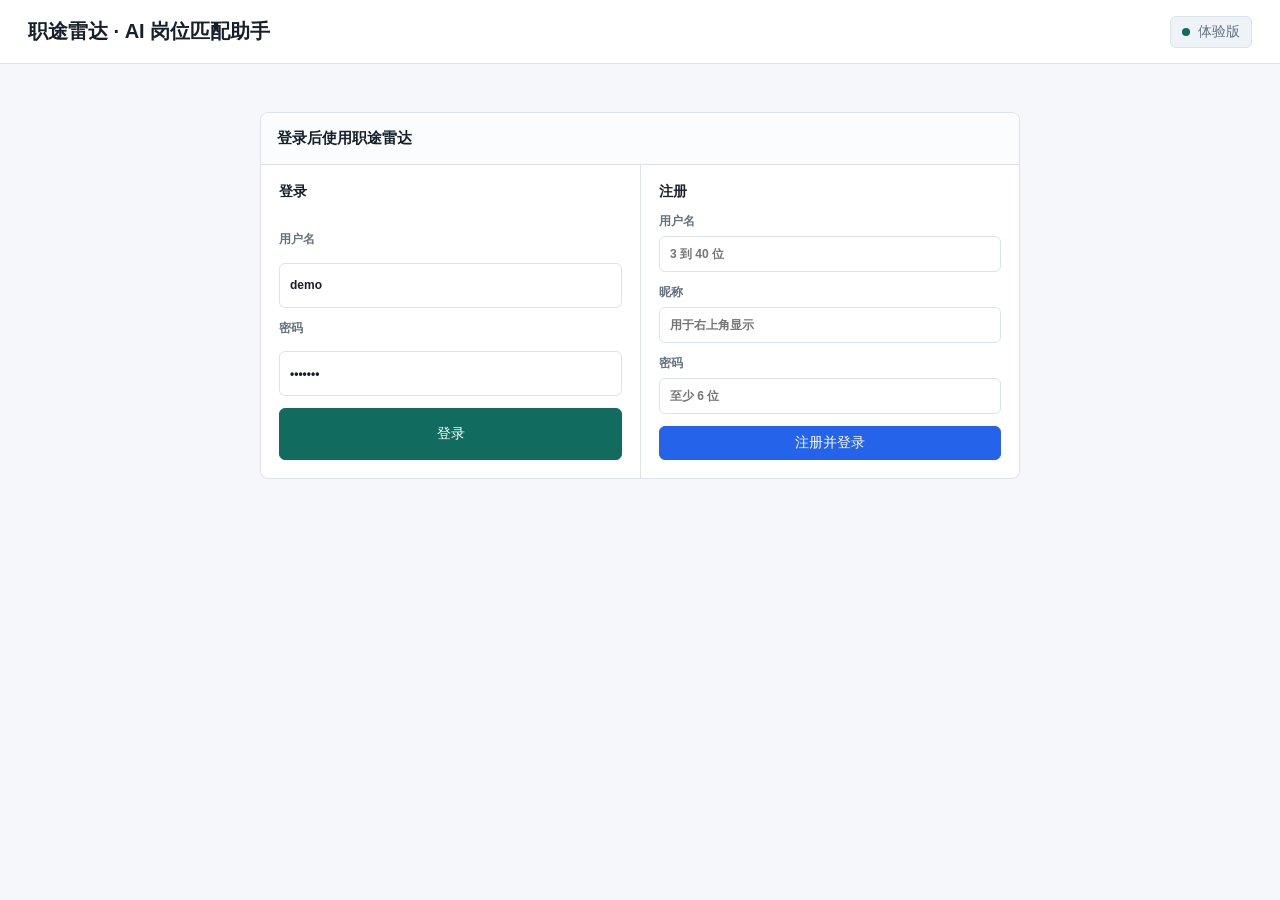
==== docs/index.html @ 827291f1 "Initial commit: AI Job Agent project" ====
<!doctype html>
<html lang="zh-CN">
<head>
  <meta charset="utf-8">
  <meta name="viewport" content="width=device-width, initial-scale=1">
  <title>职途雷达 · AI 岗位匹配助手</title>
  <style>
    :root {
      color-scheme: light;
      --bg: #f5f7fa;
      --surface: #ffffff;
      --surface-2: #eef3f7;
      --line: #dbe4ec;
      --text: #17202a;
      --muted: #657282;
      --accent: #116b5f;
      --blue: #2563eb;
      --good-bg: #dcfce7;
      --good-text: #166534;
      --warn-bg: #fef3c7;
      --warn-text: #92400e;
      --bad-bg: #fee2e2;
      --bad-text: #991b1b;
      font-family: Inter, "Segoe UI", Arial, "Microsoft YaHei", sans-serif;
    }

    * {
      box-sizing: border-box;
    }

    body {
      margin: 0;
      background: var(--bg);
      color: var(--text);
      font-size: 14px;
    }

    button, input, select, textarea {
      font: inherit;
    }

    header {
      min-height: 64px;
      padding: 0 28px;
      display: flex;
      align-items: center;
      justify-content: space-between;
      gap: 16px;
      background: var(--surface);
      border-bottom: 1px solid var(--line);
    }

    h1 {
      margin: 0;
      font-size: 20px;
      letter-spacing: 0;
    }

    .header-right {
      display: flex;
      align-items: center;
      gap: 10px;
      flex-wrap: wrap;
      justify-content: flex-end;
    }

    .pill {
      min-height: 32px;
      display: inline-flex;
      align-items: center;
      gap: 8px;
      padding: 0 11px;
      border-radius: 6px;
      border: 1px solid var(--line);
      background: var(--surface-2);
      color: var(--muted);
      white-space: nowrap;
    }

    .dot {
      width: 8px;
      height: 8px;
      border-radius: 50%;
      background: var(--accent);
    }

    main {
      padding: 20px 28px 28px;
      display: grid;
      grid-template-columns: 330px minmax(0, 1fr) 390px;
      gap: 18px;
      align-items: start;
    }

    section {
      min-width: 0;
      background: var(--surface);
      border: 1px solid var(--line);
      border-radius: 8px;
      overflow: hidden;
    }

    .section-head {
      min-height: 52px;
      padding: 12px 16px;
      display: flex;
      align-items: center;
      justify-content: space-between;
      gap: 10px;
      border-bottom: 1px solid var(--line);
      background: #fbfcfd;
    }

    h2 {
      margin: 0;
      font-size: 15px;
      letter-spacing: 0;
    }

    h3 {
      margin: 0;
      font-size: 14px;
      letter-spacing: 0;
    }

    .stack {
      display: grid;
      gap: 18px;
    }

    .body {
      padding: 16px;
      display: grid;
      gap: 12px;
    }

    label {
      display: grid;
      gap: 6px;
      color: var(--muted);
      font-size: 12px;
      font-weight: 600;
    }

    input, select, textarea {
      width: 100%;
      min-height: 36px;
      border: 1px solid var(--line);
      border-radius: 6px;
      background: #fff;
      color: var(--text);
      padding: 8px 10px;
    }

    input[type="file"] {
      padding: 7px 10px;
    }

    textarea {
      resize: vertical;
      min-height: 156px;
      line-height: 1.5;
    }

    textarea[readonly] {
      background: #f8fafc;
    }

    .textarea-lg {
      min-height: 260px;
    }

    .row {
      display: grid;
      grid-template-columns: 1fr 1fr;
      gap: 10px;
    }

    .actions {
      display: flex;
      gap: 8px;
      flex-wrap: wrap;
      justify-content: flex-end;
    }

    button {
      min-height: 34px;
      padding: 0 12px;
      border-radius: 6px;
      border: 1px solid var(--line);
      background: #fff;
      color: var(--text);
      cursor: pointer;
      white-space: nowrap;
    }

    button:hover {
      border-color: #aab7c4;
      background: #f8fafc;
    }

    button.primary {
      background: var(--accent);
      color: #fff;
      border-color: var(--accent);
    }

    button.blue {
      background: var(--blue);
      color: #fff;
      border-color: var(--blue);
    }

    button:disabled {
      cursor: default;
      opacity: .55;
    }

    .hint, .muted {
      color: var(--muted);
      font-size: 12px;
      line-height: 1.55;
    }

    .hidden {
      display: none !important;
    }

    .auth-view {
      min-height: calc(100vh - 64px);
      padding: 48px 20px;
      display: grid;
      place-items: start center;
    }

    .auth-panel {
      width: min(760px, 100%);
      background: var(--surface);
      border: 1px solid var(--line);
      border-radius: 8px;
      overflow: hidden;
    }

    .auth-grid {
      display: grid;
      grid-template-columns: 1fr 1fr;
    }

    .auth-box {
      padding: 18px;
      display: grid;
      gap: 12px;
    }

    .auth-box + .auth-box {
      border-left: 1px solid var(--line);
    }

    .score-panel {
      padding: 18px;
      display: grid;
      grid-template-columns: 150px minmax(0, 1fr);
      gap: 18px;
      align-items: center;
    }

    .score {
      width: 132px;
      height: 132px;
      border-radius: 50%;
      border: 12px solid #cfe8e4;
      display: grid;
      place-items: center;
      background: #f8fffd;
      color: var(--accent);
      font-size: 34px;
      font-weight: 800;
      letter-spacing: 0;
    }

    .summary {
      color: var(--text);
      line-height: 1.7;
    }

    .grid-2 {
      display: grid;
      grid-template-columns: 1fr 1fr;
      gap: 18px;
    }

    .report-card {
      padding: 16px;
      border-top: 1px solid var(--line);
      display: grid;
      gap: 10px;
    }

    .recommendation-list {
      display: grid;
      gap: 10px;
      padding: 0 16px 16px;
    }

    .recommendation-card {
      border: 1px solid var(--line);
      border-radius: 8px;
      background: #fff;
      overflow: hidden;
    }

    .recommendation-head {
      padding: 14px;
      display: flex;
      align-items: flex-start;
      justify-content: space-between;
      gap: 14px;
      border-bottom: 1px solid var(--line);
      background: #fbfcfd;
    }

    .recommendation-title {
      margin: 0 0 6px;
      font-size: 15px;
    }

    .fit-score {
      min-width: 58px;
      min-height: 58px;
      display: grid;
      place-items: center;
      border-radius: 50%;
      border: 7px solid #cfe8e4;
      color: var(--accent);
      font-size: 18px;
      font-weight: 800;
    }

    .recommendation-body {
      padding: 14px;
      display: grid;
      gap: 12px;
    }

    .mini-grid {
      display: grid;
      grid-template-columns: 1fr 1fr;
      gap: 12px;
    }

    .mini-block {
      display: grid;
      gap: 6px;
      min-width: 0;
    }

    .mini-title {
      color: var(--muted);
      font-size: 12px;
      font-weight: 700;
    }

    ul {
      margin: 0;
      padding-left: 18px;
      color: var(--text);
      line-height: 1.7;
    }

    .tag-wrap {
      display: flex;
      flex-wrap: wrap;
      gap: 6px;
    }

    .tag {
      min-height: 26px;
      display: inline-flex;
      align-items: center;
      padding: 0 8px;
      border-radius: 999px;
      background: var(--surface-2);
      color: #344052;
      font-size: 12px;
    }

    .tag.good {
      background: var(--good-bg);
      color: var(--good-text);
    }

    .tag.warn {
      background: var(--warn-bg);
      color: var(--warn-text);
    }

    .status {
      min-height: 24px;
      display: inline-flex;
      align-items: center;
      padding: 0 8px;
      border-radius: 999px;
      font-size: 12px;
      font-weight: 700;
      background: var(--warn-bg);
      color: var(--warn-text);
    }

    .status.ok {
      background: var(--good-bg);
      color: var(--good-text);
    }

    .status.bad {
      background: var(--bad-bg);
      color: var(--bad-text);
    }

    table {
      width: 100%;
      border-collapse: collapse;
    }

    th, td {
      padding: 10px 12px;
      border-bottom: 1px solid var(--line);
      text-align: left;
      vertical-align: top;
    }

    th {
      color: var(--muted);
      font-size: 12px;
      background: #fbfcfd;
    }

    tr:last-child td {
      border-bottom: 0;
    }

    .mono {
      font-family: "Cascadia Mono", Consolas, monospace;
      font-size: 12px;
    }

    .empty {
      padding: 18px 16px;
      color: var(--muted);
    }

    .toast {
      position: fixed;
      right: 20px;
      bottom: 20px;
      max-width: min(440px, calc(100vw - 40px));
      padding: 12px 14px;
      border: 1px solid var(--line);
      border-radius: 8px;
      background: #fff;
      box-shadow: 0 14px 32px rgba(15, 23, 42, .16);
      display: none;
      z-index: 20;
    }

    .toast.show {
      display: block;
    }

    @media (max-width: 1180px) {
      main {
        grid-template-columns: 1fr;
      }

      .grid-2, .mini-grid {
        grid-template-columns: 1fr;
      }
    }

    @media (max-width: 720px) {
      header {
        padding: 14px 16px;
        align-items: flex-start;
        flex-direction: column;
      }

      main {
        padding: 14px 16px 20px;
      }

      .row, .score-panel, .auth-grid {
        grid-template-columns: 1fr;
      }

      .auth-box + .auth-box {
        border-left: 0;
        border-top: 1px solid var(--line);
      }
    }
  </style>
</head>
<body>
  <header>
    <h1>职途雷达 · AI 岗位匹配助手</h1>
    <div class="header-right">
      <span class="pill"><span class="dot"></span><span id="statusText">体验版</span></span>
      <span class="pill hidden" id="userText">用户：-</span>
      <button id="logoutBtn" class="hidden" type="button">退出</button>
    </div>
  </header>

  <div id="authView" class="auth-view">
    <section class="auth-panel">
      <div class="section-head">
        <h2>登录后使用职途雷达</h2>
      </div>
      <div class="auth-grid">
        <div class="auth-box">
          <h3>登录</h3>
          <label>用户名
            <input id="loginUsername" autocomplete="username" value="demo">
          </label>
          <label>密码
            <input id="loginPassword" type="password" autocomplete="current-password" value="demo123">
          </label>
          <button id="loginBtn" class="primary" type="button">登录</button>
        </div>
        <div class="auth-box">
          <h3>注册</h3>
          <label>用户名
            <input id="registerUsername" autocomplete="username" placeholder="3 到 40 位">
          </label>
          <label>昵称
            <input id="registerDisplayName" placeholder="用于右上角显示">
          </label>
          <label>密码
            <input id="registerPassword" type="password" autocomplete="new-password" placeholder="至少 6 位">
          </label>
          <button id="registerBtn" class="blue" type="button">注册并登录</button>
        </div>
      </div>
    </section>
  </div>

  <main id="appView" class="hidden">
    <div class="stack">
      <section>
        <div class="section-head">
          <h2>分析对象</h2>
        </div>
        <div class="body">
          <label>简历
            <select id="resumeSelect"></select>
          </label>
          <label>推荐岗位
            <select id="jobSelect"></select>
          </label>
          <button id="recommendJobsBtn" class="blue" type="button">推荐岗位</button>
          <button id="startAnalysisBtn" class="primary" type="button">启动 Agent 分析</button>
        </div>
      </section>

      <section>
        <div class="section-head">
          <h2>历史分析</h2>
          <button id="loadHistoryBtn" type="button">刷新</button>
        </div>
        <div id="historyBox"></div>
      </section>
    </div>

    <div class="stack">
      <section>
        <div class="section-head">
          <h2>岗位推荐</h2>
          <span id="recommendationStatus" class="status">等待中</span>
        </div>
        <div class="body">
          <div id="recommendationSummary" class="summary">选择或上传一份简历后，系统会推荐适合投递的岗位方向。</div>
          <div id="recommendationKeywords" class="tag-wrap"></div>
        </div>
        <div id="recommendationBox" class="recommendation-list">
          <div class="empty">暂无岗位推荐</div>
        </div>
        <div class="report-card">
          <h3>整体短板</h3>
          <ul id="recommendationGaps"></ul>
        </div>
      </section>

      <section>
        <div class="section-head">
          <h2>分析报告</h2>
          <span id="analysisStatus" class="status">等待中</span>
        </div>
        <div class="score-panel">
          <div id="scoreBox" class="score">--</div>
          <div id="summaryBox" class="summary">选择一份简历和一个推荐岗位，然后启动 Agent 分析。</div>
        </div>
        <div class="grid-2">
          <div class="report-card">
            <h3>匹配技能</h3>
            <div id="matchedSkills" class="tag-wrap"></div>
          </div>
          <div class="report-card">
            <h3>待补强技能</h3>
            <div id="missingSkills" class="tag-wrap"></div>
          </div>
        </div>
        <div class="report-card">
          <h3>简历优化建议</h3>
          <ul id="suggestionsList"></ul>
        </div>
        <div class="report-card">
          <h3>面试准备问题</h3>
          <ul id="questionsList"></ul>
        </div>
        <div class="report-card">
          <h3>Agent 执行轨迹</h3>
          <div id="traceBox"></div>
        </div>
      </section>
    </div>

    <div class="stack">
      <section>
        <div class="section-head">
          <h2>上传简历</h2>
          <button id="fillResumeBtn" type="button">查看当前</button>
        </div>
        <div class="body">
          <label>简历文件
            <input id="resumeFile" type="file" accept=".txt,.pdf,.docx,.png,.jpg,.jpeg">
          </label>
          <div class="row">
            <label>标题
              <input id="resumeTitle" placeholder="不填则使用文件名">
            </label>
            <label>目标岗位
              <input id="targetRole" placeholder="例如 Java 后端开发实习生">
            </label>
          </div>
          <label>姓名
            <input id="ownerName" placeholder="候选人">
          </label>
          <label>解析结果预览
            <textarea id="resumeContent" class="textarea-lg" readonly placeholder="上传并解析成功后，这里会展示系统从简历中提取出的文字。"></textarea>
          </label>
          <div class="actions">
            <button id="uploadResumeBtn" class="blue" type="button">上传并解析简历</button>
          </div>
        </div>
      </section>
    </div>
  </main>

  <div id="toast" class="toast"></div>

  <script>
    const $ = (id) => document.getElementById(id);
    const demoResume = `教育背景：计算机相关专业。
技能：Java、Spring Boot、Spring MVC、MyBatis、MySQL、Redis、RabbitMQ、Docker、Nacos、Git、Linux，了解 Python 和大模型应用。
项目经历：Nearby+ AI 本地生活服务平台，负责用户登录、商户展示、搜索评论、Feed 流推荐等功能。
基于 Spring Boot + Redis + MySQL + MQ + Docker + Nacos 构建，支持高并发场景下的缓存优化与异步处理。`;

    const state = {
      user: null,
      resumes: [],
      jobs: [],
      analyses: [],
      nextId: 1
    };

    function showToast(message) {
      const toast = $("toast");
      toast.textContent = message;
      toast.classList.add("show");
      window.clearTimeout(showToast.timer);
      showToast.timer = window.setTimeout(() => toast.classList.remove("show"), 2400);
    }

    function escapeHtml(value) {
      return String(value ?? "")
        .replaceAll("&", "&amp;")
        .replaceAll("<", "&lt;")
        .replaceAll(">", "&gt;")
        .replaceAll('"', "&quot;")
        .replaceAll("'", "&#039;");
    }

    function tagList(values, cls) {
      if (!values || values.length === 0) return `<span class="muted">暂无</span>`;
      return values.map((value) => `<span class="tag ${cls || ""}">${escapeHtml(value)}</span>`).join("");
    }

    function liList(values) {
      if (!values || values.length === 0) return `<li class="muted">暂无</li>`;
      return values.map((value) => `<li>${escapeHtml(value)}</li>`).join("");
    }

    function statusClass(status) {
      if (status === "COMPLETED" || status === "SUCCESS") return "ok";
      if (status === "FAILED") return "bad";
      return "";
    }

    function login(username) {
      const name = username || "demo";
      state.user = { username: name, displayName: name === "demo" ? "体验用户" : name };
      $("authView").classList.add("hidden");
      $("appView").classList.remove("hidden");
      $("userText").textContent = `用户：${state.user.displayName}`;
      $("userText").classList.remove("hidden");
      $("logoutBtn").classList.remove("hidden");
      loadInitialData();
      renderAll();
    }

    function logout() {
      state.user = null;
      state.resumes = [];
      state.jobs = [];
      state.analyses = [];
      $("authView").classList.remove("hidden");
      $("appView").classList.add("hidden");
      $("userText").classList.add("hidden");
      $("logoutBtn").classList.add("hidden");
      showToast("已退出");
    }

    function loadInitialData() {
      const resume = {
        id: state.nextId++,
        title: "后端开发实习简历样例",
        ownerName: "候选人",
        targetRole: "Java 后端开发实习生",
        content: demoResume
      };
      state.resumes = [resume];
      state.jobs = [];
      state.analyses = [];
      clearUploadForm();
      clearRecommendation();
      clearReport();
    }

    function renderAll() {
      renderResumes();
      renderJobOptions([]);
      renderHistory();
    }

    function renderResumes(selectedId) {
      $("resumeSelect").innerHTML = state.resumes.length
        ? state.resumes.map((resume) => `<option value="${resume.id}">${escapeHtml(resume.title)}</option>`).join("")
        : `<option value="">请先上传简历</option>`;
      if (selectedId) $("resumeSelect").value = String(selectedId);
    }

    function renderJobOptions(jobs, selectedId) {
      $("jobSelect").innerHTML = jobs.length
        ? jobs.map((job) => `<option value="${job.id}">${escapeHtml(job.title)}</option>`).join("")
        : `<option value="">先根据简历推荐岗位</option>`;
      if (selectedId) $("jobSelect").value = String(selectedId);
    }

    function currentResume() {
      const id = Number($("resumeSelect").value);
      return state.resumes.find((resume) => resume.id === id) || state.resumes[0];
    }

    function currentJob() {
      const id = Number($("jobSelect").value);
      return state.jobs.find((job) => job.id === id);
    }

    function fillCurrentResume() {
      const resume = currentResume();
      if (!resume) return;
      $("resumeTitle").value = resume.title || "";
      $("ownerName").value = resume.ownerName || "";
      $("targetRole").value = resume.targetRole || "";
      $("resumeContent").value = resume.content || "";
    }

    function clearUploadForm() {
      $("resumeFile").value = "";
      $("resumeTitle").value = "";
      $("ownerName").value = "";
      $("targetRole").value = "";
      $("resumeContent").value = "";
    }

    function clearRecommendation() {
      $("recommendationStatus").textContent = "等待中";
      $("recommendationStatus").className = "status";
      $("recommendationSummary").textContent = "选择或上传一份简历后，系统会推荐适合投递的岗位方向。";
      $("recommendationKeywords").innerHTML = "";
      $("recommendationBox").innerHTML = `<div class="empty">暂无岗位推荐</div>`;
      $("recommendationGaps").innerHTML = liList([]);
      state.jobs = [];
      renderJobOptions([]);
    }

    function clearReport() {
      $("analysisStatus").textContent = "等待中";
      $("analysisStatus").className = "status";
      $("scoreBox").textContent = "--";
      $("summaryBox").textContent = "选择一份简历和一个推荐岗位，然后启动 Agent 分析。";
      $("matchedSkills").innerHTML = tagList([]);
      $("missingSkills").innerHTML = tagList([]);
      $("suggestionsList").innerHTML = liList([]);
      $("questionsList").innerHTML = liList([]);
      $("traceBox").innerHTML = `<span class="muted">暂无轨迹</span>`;
    }

    function resumeSkills(text) {
      const rules = [
        ["Java", /java/i],
        ["Spring Boot", /spring\s*boot|springboot/i],
        ["MyBatis", /mybatis/i],
        ["MySQL", /mysql|数据库|sql/i],
        ["Redis", /redis|缓存/i],
        ["RabbitMQ", /rabbitmq|消息队列|mq/i],
        ["Docker", /docker/i],
        ["Nacos", /nacos/i],
        ["Linux", /linux/i],
        ["Git", /git/i],
        ["AI Agent", /agent|大模型|ai|llm/i]
      ];
      return rules.filter(([, reg]) => reg.test(text || "")).map(([skill]) => skill);
    }

    async function uploadResume() {
      const file = $("resumeFile").files[0];
      if (!file) {
        showToast("请先选择简历文件");
        return;
      }
      const button = $("uploadResumeBtn");
      button.disabled = true;
      button.textContent = "解析中";
      try {
        let content = demoResume;
        if (file.name.toLowerCase().endsWith(".txt")) {
          content = await file.text();
        }
        const title = $("resumeTitle").value.trim() || file.name.replace(/\.[^.]+$/, "");
        const resume = {
          id: state.nextId++,
          title,
          ownerName: $("ownerName").value.trim() || "候选人",
          targetRole: $("targetRole").value.trim() || "后端开发实习生",
          content
        };
        state.resumes = state.resumes.filter((item) => item.content !== resume.content);
        state.resumes.unshift(resume);
        renderResumes(resume.id);
        fillCurrentResume();
        clearRecommendation();
        clearReport();
        $("resumeFile").value = "";
        showToast("简历已上传并解析");
      } finally {
        button.disabled = false;
        button.textContent = "上传并解析简历";
      }
    }

    function recommendJobs() {
      const resume = currentResume();
      if (!resume) {
        showToast("请先上传或选择简历");
        return;
      }
      const button = $("recommendJobsBtn");
      button.disabled = true;
      button.textContent = "推荐中";
      $("recommendationStatus").textContent = "分析中";
      $("recommendationSummary").textContent = "正在根据简历生成岗位方向和适配度。";
      $("recommendationBox").innerHTML = `<div class="empty">推荐生成中，请稍等</div>`;
      window.setTimeout(() => {
        const skills = resumeSkills(resume.content);
        const hasAi = skills.includes("AI Agent");
        const jobs = [
          {
            id: state.nextId++,
            title: "Java 后端开发实习生",
            score: 91,
            level: "高",
            matched: skills.filter((item) => ["Java", "Spring Boot", "MyBatis", "MySQL", "Redis", "Git"].includes(item)),
            missing: ["接口压测", "线上排障", "事务一致性"],
            keywords: ["Java 后端 实习", "Spring Boot 实习", "后端开发 校招"],
            reasons: ["简历中的 Java Web 技术栈完整", "项目包含接口、缓存、数据库和异步处理表达", "适合后端实习常见岗位画像"]
          },
          {
            id: state.nextId++,
            title: "微服务开发实习生",
            score: 84,
            level: "中高",
            matched: skills.filter((item) => ["Java", "Spring Boot", "Redis", "RabbitMQ", "Docker", "Nacos"].includes(item)),
            missing: ["服务治理", "链路追踪", "限流降级"],
            keywords: ["微服务 实习", "Java 微服务", "Spring Cloud 实习"],
            reasons: ["项目中出现 Nacos、Docker、消息队列等微服务相关信号", "可以围绕服务拆分和异步任务准备项目追问"]
          },
          {
            id: state.nextId++,
            title: hasAi ? "AI 应用开发实习生" : "软件开发实习生",
            score: hasAi ? 79 : 76,
            level: "中",
            matched: hasAi ? ["AI Agent", ...skills.slice(0, 4)] : skills.slice(0, 5),
            missing: hasAi ? ["RAG", "Prompt 评测", "向量数据库"] : ["数据结构", "计算机网络", "代码规范"],
            keywords: hasAi ? ["AI 应用开发 实习", "大模型应用 实习", "Agent 开发"] : ["软件开发 实习", "研发实习", "工程实习"],
            reasons: hasAi ? ["简历中有大模型或 Agent 项目信号", "适合把业务系统和 AI 能力结合展示"] : ["通用开发岗位对技术栈包容度高", "适合作为后端岗位之外的补充投递方向"]
          }
        ];
        state.jobs = jobs;
        renderJobOptions(jobs, jobs[0].id);
        renderRecommendations(jobs);
        clearReport();
        button.disabled = false;
        button.textContent = "推荐岗位";
        showToast("岗位推荐已生成");
      }, 650);
    }

    function renderRecommendations(jobs) {
      $("recommendationStatus").textContent = "已完成";
      $("recommendationStatus").className = "status ok";
      $("recommendationSummary").textContent = "已根据简历生成推荐岗位，可以选择其中一个岗位继续分析。";
      $("recommendationKeywords").innerHTML = tagList([...new Set(jobs.flatMap((job) => job.keywords))]);
      $("recommendationGaps").innerHTML = liList(["补充项目量化结果", "准备数据库、缓存、接口设计和异常处理追问", "把技术方案和业务收益讲清楚"]);
      $("recommendationBox").innerHTML = jobs.map((job) => `
        <article class="recommendation-card">
          <div class="recommendation-head">
            <div>
              <h3 class="recommendation-title">${escapeHtml(job.title)}</h3>
              <div class="muted">适配等级：${escapeHtml(job.level)}</div>
            </div>
            <div class="fit-score">${job.score}</div>
          </div>
          <div class="recommendation-body">
            <div class="mini-block">
              <div class="mini-title">推荐理由</div>
              <ul>${liList(job.reasons)}</ul>
            </div>
            <div class="mini-grid">
              <div class="mini-block">
                <div class="mini-title">已匹配</div>
                <div class="tag-wrap">${tagList(job.matched, "good")}</div>
              </div>
              <div class="mini-block">
                <div class="mini-title">待补强</div>
                <div class="tag-wrap">${tagList(job.missing, "warn")}</div>
              </div>
            </div>
            <div class="mini-block">
              <div class="mini-title">搜索关键词</div>
              <div class="tag-wrap">${tagList(job.keywords)}</div>
            </div>
          </div>
        </article>
      `).join("");
    }

    function startAnalysis() {
      const resume = currentResume();
      const job = currentJob();
      if (!resume || !job) {
        showToast("请先选择简历，并生成一个推荐岗位");
        return;
      }
      const button = $("startAnalysisBtn");
      button.disabled = true;
      $("analysisStatus").textContent = "分析中";
      $("summaryBox").textContent = "Agent 正在分析中，请稍等。";
      window.setTimeout(() => {
        $("analysisStatus").textContent = "已完成";
        $("analysisStatus").className = "status ok";
        $("scoreBox").textContent = job.score;
        $("summaryBox").textContent = `当前简历与「${job.title}」匹配度 ${job.score} 分。优势集中在 ${job.matched.slice(0, 3).join("、")}，建议继续补强 ${job.missing.slice(0, 2).join("、")}。`;
        $("matchedSkills").innerHTML = tagList(job.matched, "good");
        $("missingSkills").innerHTML = tagList(job.missing, "warn");
        $("suggestionsList").innerHTML = liList([
          "把项目描述改成：业务背景 -> 技术方案 -> 结果指标。",
          "为核心项目准备 1 个能讲 3 分钟的技术难点。",
          "在项目中补充接口耗时、缓存命中率、并发量等量化表达。"
        ]);
        $("questionsList").innerHTML = liList([
          "你的项目为什么要使用 Redis，如何处理缓存穿透或缓存击穿？",
          "如果接口响应变慢，你会如何定位问题？",
          "消息队列在项目中解决了什么问题，如何保证消费可靠性？"
        ]);
        $("traceBox").innerHTML = `
          <table>
            <thead><tr><th>Agent</th><th>状态</th><th>耗时</th></tr></thead>
            <tbody>
              ${["ResumeParserAgent", "JobRecommendationAgent", "MatchScoringAgent", "SuggestionAgent", "InterviewAgent"].map((name, index) => `
                <tr>
                  <td>${name}</td>
                  <td><span class="status ok">成功</span></td>
                  <td class="mono">${260 + index * 80} ms</td>
                </tr>
              `).join("")}
            </tbody>
          </table>`;
        const analysis = {
          id: state.nextId++,
          status: "COMPLETED",
          score: job.score,
          time: new Date().toLocaleString("zh-CN", { hour12: false })
        };
        state.analyses.unshift(analysis);
        renderHistory();
        button.disabled = false;
        showToast("分析报告已生成");
      }, 700);
    }

    function renderHistory() {
      if (state.analyses.length === 0) {
        $("historyBox").innerHTML = `<div class="empty">暂无分析记录</div>`;
        return;
      }
      $("historyBox").innerHTML = `
        <table>
          <thead><tr><th>ID</th><th>状态</th><th>分数</th><th>时间</th></tr></thead>
          <tbody>
            ${state.analyses.map((item) => `
              <tr>
                <td class="mono">${item.id}</td>
                <td><span class="status ${statusClass(item.status)}">已完成</span></td>
                <td>${item.score}</td>
                <td class="mono">${item.time}</td>
              </tr>
            `).join("")}
          </tbody>
        </table>`;
    }

    $("loginBtn").addEventListener("click", () => login($("loginUsername").value.trim()));
    $("registerBtn").addEventListener("click", () => {
      const username = $("registerUsername").value.trim();
      if (!username || $("registerPassword").value.length < 6) {
        showToast("请输入用户名和至少 6 位密码");
        return;
      }
      login($("registerDisplayName").value.trim() || username);
      showToast("注册成功");
    });
    $("logoutBtn").addEventListener("click", logout);
    $("fillResumeBtn").addEventListener("click", fillCurrentResume);
    $("uploadResumeBtn").addEventListener("click", () => uploadResume().catch((error) => showToast(error.message)));
    $("recommendJobsBtn").addEventListener("click", recommendJobs);
    $("startAnalysisBtn").addEventListener("click", startAnalysis);
    $("loadHistoryBtn").addEventListener("click", renderHistory);
    $("resumeSelect").addEventListener("change", () => {
      clearRecommendation();
      clearReport();
    });
    $("resumeFile").addEventListener("change", () => {
      const file = $("resumeFile").files[0];
      if (!file) return;
      $("resumeTitle").value = file.name.replace(/\.[^.]+$/, "");
    });
    $("loginPassword").addEventListener("keydown", (event) => {
      if (event.key === "Enter") login($("loginUsername").value.trim());
    });
  </script>
</body>
</html>
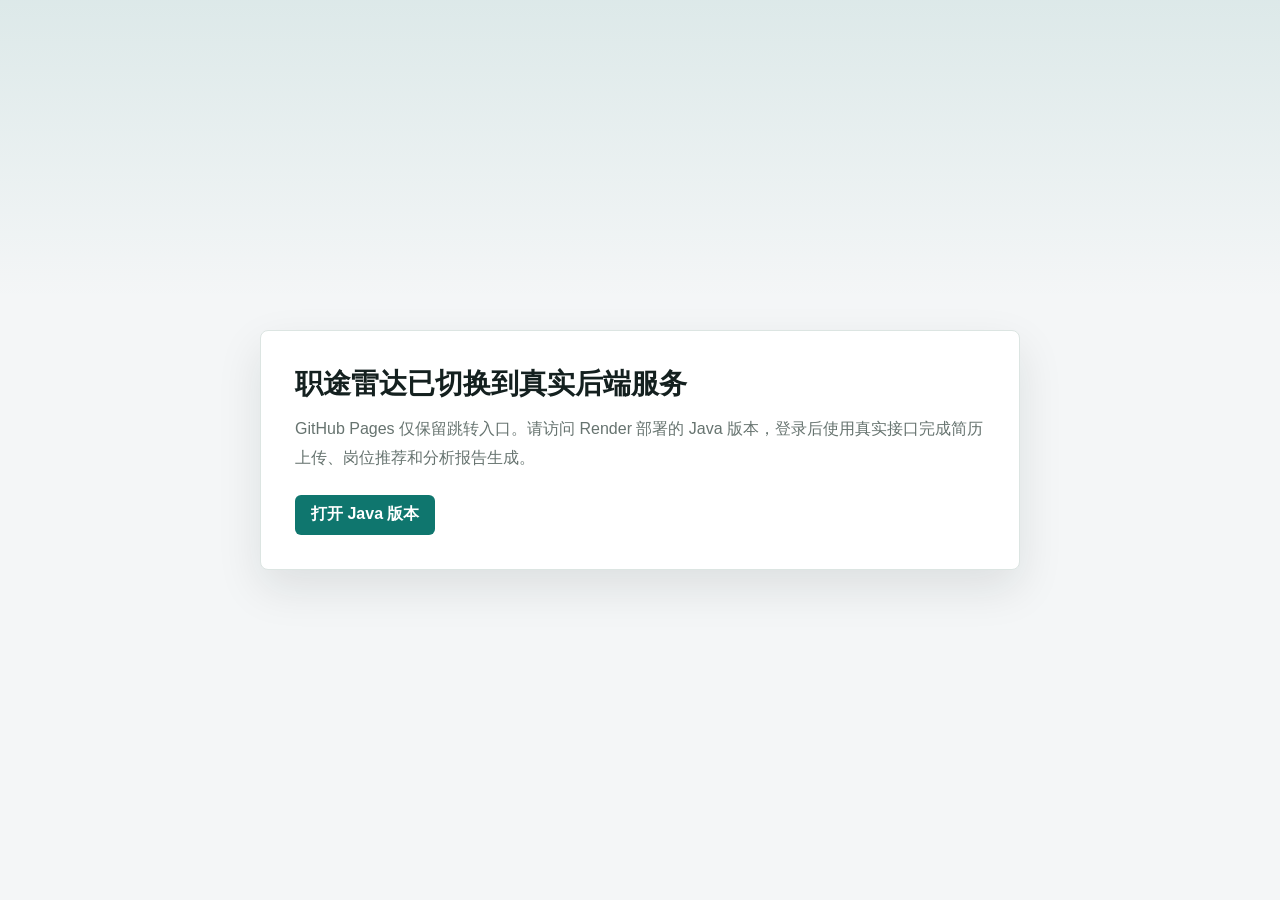
==== commit 692eb37c: "Remove static demo samples" ====
--- a/docs/index.html
+++ b/docs/index.html
@@ -3,25 +3,14 @@
 <head>
   <meta charset="utf-8">
   <meta name="viewport" content="width=device-width, initial-scale=1">
-  <title>职途雷达 · AI 岗位匹配助手</title>
+  <meta http-equiv="refresh" content="2; url=https://ai-job-java.onrender.com/">
+  <title>职途雷达 · 跳转到真实后端服务</title>
   <style>
     :root {
       color-scheme: light;
-      --bg: #f5f7fa;
-      --surface: #ffffff;
-      --surface-2: #eef3f7;
-      --line: #dbe4ec;
-      --text: #17202a;
-      --muted: #657282;
-      --accent: #116b5f;
-      --blue: #2563eb;
-      --good-bg: #dcfce7;
-      --good-text: #166534;
-      --warn-bg: #fef3c7;
-      --warn-text: #92400e;
-      --bad-bg: #fee2e2;
-      --bad-text: #991b1b;
-      font-family: Inter, "Segoe UI", Arial, "Microsoft YaHei", sans-serif;
+      font-family: "Segoe UI", "Microsoft YaHei", Arial, sans-serif;
+      color: #14201f;
+      background: #f4f6f7;
     }
 
     * {
@@ -29,1042 +18,57 @@
     }
 
     body {
+      min-height: 100vh;
       margin: 0;
-      background: var(--bg);
-      color: var(--text);
-      font-size: 14px;
+      display: grid;
+      place-items: center;
+      padding: 28px;
+      background:
+        linear-gradient(180deg, rgba(15, 118, 110, .10), rgba(15, 118, 110, 0) 300px),
+        #f4f6f7;
     }
 
-    button, input, select, textarea {
-      font: inherit;
-    }
-
-    header {
-      min-height: 64px;
-      padding: 0 28px;
-      display: flex;
-      align-items: center;
-      justify-content: space-between;
-      gap: 16px;
-      background: var(--surface);
-      border-bottom: 1px solid var(--line);
+    main {
+      width: min(760px, 100%);
+      padding: 34px;
+      border: 1px solid #dce5e2;
+      border-radius: 8px;
+      background: #fff;
+      box-shadow: 0 18px 45px rgba(20, 32, 31, .10);
     }
 
     h1 {
       margin: 0;
-      font-size: 20px;
+      font-size: 28px;
       letter-spacing: 0;
     }
 
-    .header-right {
-      display: flex;
-      align-items: center;
-      gap: 10px;
-      flex-wrap: wrap;
-      justify-content: flex-end;
+    p {
+      margin: 12px 0 0;
+      color: #66736f;
+      line-height: 1.8;
     }
 
-    .pill {
-      min-height: 32px;
+    a {
+      min-height: 40px;
+      margin-top: 22px;
       display: inline-flex;
       align-items: center;
-      gap: 8px;
-      padding: 0 11px;
+      justify-content: center;
+      padding: 0 16px;
       border-radius: 6px;
-      border: 1px solid var(--line);
-      background: var(--surface-2);
-      color: var(--muted);
-      white-space: nowrap;
-    }
-
-    .dot {
-      width: 8px;
-      height: 8px;
-      border-radius: 50%;
-      background: var(--accent);
-    }
-
-    main {
-      padding: 20px 28px 28px;
-      display: grid;
-      grid-template-columns: 330px minmax(0, 1fr) 390px;
-      gap: 18px;
-      align-items: start;
-    }
-
-    section {
-      min-width: 0;
-      background: var(--surface);
-      border: 1px solid var(--line);
-      border-radius: 8px;
-      overflow: hidden;
-    }
-
-    .section-head {
-      min-height: 52px;
-      padding: 12px 16px;
-      display: flex;
-      align-items: center;
-      justify-content: space-between;
-      gap: 10px;
-      border-bottom: 1px solid var(--line);
-      background: #fbfcfd;
-    }
-
-    h2 {
-      margin: 0;
-      font-size: 15px;
-      letter-spacing: 0;
-    }
-
-    h3 {
-      margin: 0;
-      font-size: 14px;
-      letter-spacing: 0;
-    }
-
-    .stack {
-      display: grid;
-      gap: 18px;
-    }
-
-    .body {
-      padding: 16px;
-      display: grid;
-      gap: 12px;
-    }
-
-    label {
-      display: grid;
-      gap: 6px;
-      color: var(--muted);
-      font-size: 12px;
-      font-weight: 600;
-    }
-
-    input, select, textarea {
-      width: 100%;
-      min-height: 36px;
-      border: 1px solid var(--line);
-      border-radius: 6px;
-      background: #fff;
-      color: var(--text);
-      padding: 8px 10px;
-    }
-
-    input[type="file"] {
-      padding: 7px 10px;
-    }
-
-    textarea {
-      resize: vertical;
-      min-height: 156px;
-      line-height: 1.5;
-    }
-
-    textarea[readonly] {
-      background: #f8fafc;
-    }
-
-    .textarea-lg {
-      min-height: 260px;
-    }
-
-    .row {
-      display: grid;
-      grid-template-columns: 1fr 1fr;
-      gap: 10px;
-    }
-
-    .actions {
-      display: flex;
-      gap: 8px;
-      flex-wrap: wrap;
-      justify-content: flex-end;
-    }
-
-    button {
-      min-height: 34px;
-      padding: 0 12px;
-      border-radius: 6px;
-      border: 1px solid var(--line);
-      background: #fff;
-      color: var(--text);
-      cursor: pointer;
-      white-space: nowrap;
-    }
-
-    button:hover {
-      border-color: #aab7c4;
-      background: #f8fafc;
-    }
-
-    button.primary {
-      background: var(--accent);
+      background: #0f766e;
       color: #fff;
-      border-color: var(--accent);
-    }
-
-    button.blue {
-      background: var(--blue);
-      color: #fff;
-      border-color: var(--blue);
-    }
-
-    button:disabled {
-      cursor: default;
-      opacity: .55;
-    }
-
-    .hint, .muted {
-      color: var(--muted);
-      font-size: 12px;
-      line-height: 1.55;
-    }
-
-    .hidden {
-      display: none !important;
-    }
-
-    .auth-view {
-      min-height: calc(100vh - 64px);
-      padding: 48px 20px;
-      display: grid;
-      place-items: start center;
-    }
-
-    .auth-panel {
-      width: min(760px, 100%);
-      background: var(--surface);
-      border: 1px solid var(--line);
-      border-radius: 8px;
-      overflow: hidden;
-    }
-
-    .auth-grid {
-      display: grid;
-      grid-template-columns: 1fr 1fr;
-    }
-
-    .auth-box {
-      padding: 18px;
-      display: grid;
-      gap: 12px;
-    }
-
-    .auth-box + .auth-box {
-      border-left: 1px solid var(--line);
-    }
-
-    .score-panel {
-      padding: 18px;
-      display: grid;
-      grid-template-columns: 150px minmax(0, 1fr);
-      gap: 18px;
-      align-items: center;
-    }
-
-    .score {
-      width: 132px;
-      height: 132px;
-      border-radius: 50%;
-      border: 12px solid #cfe8e4;
-      display: grid;
-      place-items: center;
-      background: #f8fffd;
-      color: var(--accent);
-      font-size: 34px;
-      font-weight: 800;
-      letter-spacing: 0;
-    }
-
-    .summary {
-      color: var(--text);
-      line-height: 1.7;
-    }
-
-    .grid-2 {
-      display: grid;
-      grid-template-columns: 1fr 1fr;
-      gap: 18px;
-    }
-
-    .report-card {
-      padding: 16px;
-      border-top: 1px solid var(--line);
-      display: grid;
-      gap: 10px;
-    }
-
-    .recommendation-list {
-      display: grid;
-      gap: 10px;
-      padding: 0 16px 16px;
-    }
-
-    .recommendation-card {
-      border: 1px solid var(--line);
-      border-radius: 8px;
-      background: #fff;
-      overflow: hidden;
-    }
-
-    .recommendation-head {
-      padding: 14px;
-      display: flex;
-      align-items: flex-start;
-      justify-content: space-between;
-      gap: 14px;
-      border-bottom: 1px solid var(--line);
-      background: #fbfcfd;
-    }
-
-    .recommendation-title {
-      margin: 0 0 6px;
-      font-size: 15px;
-    }
-
-    .fit-score {
-      min-width: 58px;
-      min-height: 58px;
-      display: grid;
-      place-items: center;
-      border-radius: 50%;
-      border: 7px solid #cfe8e4;
-      color: var(--accent);
-      font-size: 18px;
-      font-weight: 800;
-    }
-
-    .recommendation-body {
-      padding: 14px;
-      display: grid;
-      gap: 12px;
-    }
-
-    .mini-grid {
-      display: grid;
-      grid-template-columns: 1fr 1fr;
-      gap: 12px;
-    }
-
-    .mini-block {
-      display: grid;
-      gap: 6px;
-      min-width: 0;
-    }
-
-    .mini-title {
-      color: var(--muted);
-      font-size: 12px;
+      text-decoration: none;
       font-weight: 700;
-    }
-
-    ul {
-      margin: 0;
-      padding-left: 18px;
-      color: var(--text);
-      line-height: 1.7;
-    }
-
-    .tag-wrap {
-      display: flex;
-      flex-wrap: wrap;
-      gap: 6px;
-    }
-
-    .tag {
-      min-height: 26px;
-      display: inline-flex;
-      align-items: center;
-      padding: 0 8px;
-      border-radius: 999px;
-      background: var(--surface-2);
-      color: #344052;
-      font-size: 12px;
-    }
-
-    .tag.good {
-      background: var(--good-bg);
-      color: var(--good-text);
-    }
-
-    .tag.warn {
-      background: var(--warn-bg);
-      color: var(--warn-text);
-    }
-
-    .status {
-      min-height: 24px;
-      display: inline-flex;
-      align-items: center;
-      padding: 0 8px;
-      border-radius: 999px;
-      font-size: 12px;
-      font-weight: 700;
-      background: var(--warn-bg);
-      color: var(--warn-text);
-    }
-
-    .status.ok {
-      background: var(--good-bg);
-      color: var(--good-text);
-    }
-
-    .status.bad {
-      background: var(--bad-bg);
-      color: var(--bad-text);
-    }
-
-    table {
-      width: 100%;
-      border-collapse: collapse;
-    }
-
-    th, td {
-      padding: 10px 12px;
-      border-bottom: 1px solid var(--line);
-      text-align: left;
-      vertical-align: top;
-    }
-
-    th {
-      color: var(--muted);
-      font-size: 12px;
-      background: #fbfcfd;
-    }
-
-    tr:last-child td {
-      border-bottom: 0;
-    }
-
-    .mono {
-      font-family: "Cascadia Mono", Consolas, monospace;
-      font-size: 12px;
-    }
-
-    .empty {
-      padding: 18px 16px;
-      color: var(--muted);
-    }
-
-    .toast {
-      position: fixed;
-      right: 20px;
-      bottom: 20px;
-      max-width: min(440px, calc(100vw - 40px));
-      padding: 12px 14px;
-      border: 1px solid var(--line);
-      border-radius: 8px;
-      background: #fff;
-      box-shadow: 0 14px 32px rgba(15, 23, 42, .16);
-      display: none;
-      z-index: 20;
-    }
-
-    .toast.show {
-      display: block;
-    }
-
-    @media (max-width: 1180px) {
-      main {
-        grid-template-columns: 1fr;
-      }
-
-      .grid-2, .mini-grid {
-        grid-template-columns: 1fr;
-      }
-    }
-
-    @media (max-width: 720px) {
-      header {
-        padding: 14px 16px;
-        align-items: flex-start;
-        flex-direction: column;
-      }
-
-      main {
-        padding: 14px 16px 20px;
-      }
-
-      .row, .score-panel, .auth-grid {
-        grid-template-columns: 1fr;
-      }
-
-      .auth-box + .auth-box {
-        border-left: 0;
-        border-top: 1px solid var(--line);
-      }
     }
   </style>
 </head>
 <body>
-  <header>
-    <h1>职途雷达 · AI 岗位匹配助手</h1>
-    <div class="header-right">
-      <span class="pill"><span class="dot"></span><span id="statusText">体验版</span></span>
-      <span class="pill hidden" id="userText">用户：-</span>
-      <button id="logoutBtn" class="hidden" type="button">退出</button>
-    </div>
-  </header>
-
-  <div id="authView" class="auth-view">
-    <section class="auth-panel">
-      <div class="section-head">
-        <h2>登录后使用职途雷达</h2>
-      </div>
-      <div class="auth-grid">
-        <div class="auth-box">
-          <h3>登录</h3>
-          <label>用户名
-            <input id="loginUsername" autocomplete="username" value="demo">
-          </label>
-          <label>密码
-            <input id="loginPassword" type="password" autocomplete="current-password" value="demo123">
-          </label>
-          <button id="loginBtn" class="primary" type="button">登录</button>
-        </div>
-        <div class="auth-box">
-          <h3>注册</h3>
-          <label>用户名
-            <input id="registerUsername" autocomplete="username" placeholder="3 到 40 位">
-          </label>
-          <label>昵称
-            <input id="registerDisplayName" placeholder="用于右上角显示">
-          </label>
-          <label>密码
-            <input id="registerPassword" type="password" autocomplete="new-password" placeholder="至少 6 位">
-          </label>
-          <button id="registerBtn" class="blue" type="button">注册并登录</button>
-        </div>
-      </div>
-    </section>
-  </div>
-
-  <main id="appView" class="hidden">
-    <div class="stack">
-      <section>
-        <div class="section-head">
-          <h2>分析对象</h2>
-        </div>
-        <div class="body">
-          <label>简历
-            <select id="resumeSelect"></select>
-          </label>
-          <label>推荐岗位
-            <select id="jobSelect"></select>
-          </label>
-          <button id="recommendJobsBtn" class="blue" type="button">推荐岗位</button>
-          <button id="startAnalysisBtn" class="primary" type="button">启动 Agent 分析</button>
-        </div>
-      </section>
-
-      <section>
-        <div class="section-head">
-          <h2>历史分析</h2>
-          <button id="loadHistoryBtn" type="button">刷新</button>
-        </div>
-        <div id="historyBox"></div>
-      </section>
-    </div>
-
-    <div class="stack">
-      <section>
-        <div class="section-head">
-          <h2>岗位推荐</h2>
-          <span id="recommendationStatus" class="status">等待中</span>
-        </div>
-        <div class="body">
-          <div id="recommendationSummary" class="summary">选择或上传一份简历后，系统会推荐适合投递的岗位方向。</div>
-          <div id="recommendationKeywords" class="tag-wrap"></div>
-        </div>
-        <div id="recommendationBox" class="recommendation-list">
-          <div class="empty">暂无岗位推荐</div>
-        </div>
-        <div class="report-card">
-          <h3>整体短板</h3>
-          <ul id="recommendationGaps"></ul>
-        </div>
-      </section>
-
-      <section>
-        <div class="section-head">
-          <h2>分析报告</h2>
-          <span id="analysisStatus" class="status">等待中</span>
-        </div>
-        <div class="score-panel">
-          <div id="scoreBox" class="score">--</div>
-          <div id="summaryBox" class="summary">选择一份简历和一个推荐岗位，然后启动 Agent 分析。</div>
-        </div>
-        <div class="grid-2">
-          <div class="report-card">
-            <h3>匹配技能</h3>
-            <div id="matchedSkills" class="tag-wrap"></div>
-          </div>
-          <div class="report-card">
-            <h3>待补强技能</h3>
-            <div id="missingSkills" class="tag-wrap"></div>
-          </div>
-        </div>
-        <div class="report-card">
-          <h3>简历优化建议</h3>
-          <ul id="suggestionsList"></ul>
-        </div>
-        <div class="report-card">
-          <h3>面试准备问题</h3>
-          <ul id="questionsList"></ul>
-        </div>
-        <div class="report-card">
-          <h3>Agent 执行轨迹</h3>
-          <div id="traceBox"></div>
-        </div>
-      </section>
-    </div>
-
-    <div class="stack">
-      <section>
-        <div class="section-head">
-          <h2>上传简历</h2>
-          <button id="fillResumeBtn" type="button">查看当前</button>
-        </div>
-        <div class="body">
-          <label>简历文件
-            <input id="resumeFile" type="file" accept=".txt,.pdf,.docx,.png,.jpg,.jpeg">
-          </label>
-          <div class="row">
-            <label>标题
-              <input id="resumeTitle" placeholder="不填则使用文件名">
-            </label>
-            <label>目标岗位
-              <input id="targetRole" placeholder="例如 Java 后端开发实习生">
-            </label>
-          </div>
-          <label>姓名
-            <input id="ownerName" placeholder="候选人">
-          </label>
-          <label>解析结果预览
-            <textarea id="resumeContent" class="textarea-lg" readonly placeholder="上传并解析成功后，这里会展示系统从简历中提取出的文字。"></textarea>
-          </label>
-          <div class="actions">
-            <button id="uploadResumeBtn" class="blue" type="button">上传并解析简历</button>
-          </div>
-        </div>
-      </section>
-    </div>
+  <main>
+    <h1>职途雷达已切换到真实后端服务</h1>
+    <p>GitHub Pages 仅保留跳转入口。请访问 Render 部署的 Java 版本，登录后使用真实接口完成简历上传、岗位推荐和分析报告生成。</p>
+    <a href="https://ai-job-java.onrender.com/">打开 Java 版本</a>
   </main>
-
-  <div id="toast" class="toast"></div>
-
-  <script>
-    const $ = (id) => document.getElementById(id);
-    const demoResume = `教育背景：计算机相关专业。
-技能：Java、Spring Boot、Spring MVC、MyBatis、MySQL、Redis、RabbitMQ、Docker、Nacos、Git、Linux，了解 Python 和大模型应用。
-项目经历：Nearby+ AI 本地生活服务平台，负责用户登录、商户展示、搜索评论、Feed 流推荐等功能。
-基于 Spring Boot + Redis + MySQL + MQ + Docker + Nacos 构建，支持高并发场景下的缓存优化与异步处理。`;
-
-    const state = {
-      user: null,
-      resumes: [],
-      jobs: [],
-      analyses: [],
-      nextId: 1
-    };
-
-    function showToast(message) {
-      const toast = $("toast");
-      toast.textContent = message;
-      toast.classList.add("show");
-      window.clearTimeout(showToast.timer);
-      showToast.timer = window.setTimeout(() => toast.classList.remove("show"), 2400);
-    }
-
-    function escapeHtml(value) {
-      return String(value ?? "")
-        .replaceAll("&", "&amp;")
-        .replaceAll("<", "&lt;")
-        .replaceAll(">", "&gt;")
-        .replaceAll('"', "&quot;")
-        .replaceAll("'", "&#039;");
-    }
-
-    function tagList(values, cls) {
-      if (!values || values.length === 0) return `<span class="muted">暂无</span>`;
-      return values.map((value) => `<span class="tag ${cls || ""}">${escapeHtml(value)}</span>`).join("");
-    }
-
-    function liList(values) {
-      if (!values || values.length === 0) return `<li class="muted">暂无</li>`;
-      return values.map((value) => `<li>${escapeHtml(value)}</li>`).join("");
-    }
-
-    function statusClass(status) {
-      if (status === "COMPLETED" || status === "SUCCESS") return "ok";
-      if (status === "FAILED") return "bad";
-      return "";
-    }
-
-    function login(username) {
-      const name = username || "demo";
-      state.user = { username: name, displayName: name === "demo" ? "体验用户" : name };
-      $("authView").classList.add("hidden");
-      $("appView").classList.remove("hidden");
-      $("userText").textContent = `用户：${state.user.displayName}`;
-      $("userText").classList.remove("hidden");
-      $("logoutBtn").classList.remove("hidden");
-      loadInitialData();
-      renderAll();
-    }
-
-    function logout() {
-      state.user = null;
-      state.resumes = [];
-      state.jobs = [];
-      state.analyses = [];
-      $("authView").classList.remove("hidden");
-      $("appView").classList.add("hidden");
-      $("userText").classList.add("hidden");
-      $("logoutBtn").classList.add("hidden");
-      showToast("已退出");
-    }
-
-    function loadInitialData() {
-      const resume = {
-        id: state.nextId++,
-        title: "后端开发实习简历样例",
-        ownerName: "候选人",
-        targetRole: "Java 后端开发实习生",
-        content: demoResume
-      };
-      state.resumes = [resume];
-      state.jobs = [];
-      state.analyses = [];
-      clearUploadForm();
-      clearRecommendation();
-      clearReport();
-    }
-
-    function renderAll() {
-      renderResumes();
-      renderJobOptions([]);
-      renderHistory();
-    }
-
-    function renderResumes(selectedId) {
-      $("resumeSelect").innerHTML = state.resumes.length
-        ? state.resumes.map((resume) => `<option value="${resume.id}">${escapeHtml(resume.title)}</option>`).join("")
-        : `<option value="">请先上传简历</option>`;
-      if (selectedId) $("resumeSelect").value = String(selectedId);
-    }
-
-    function renderJobOptions(jobs, selectedId) {
-      $("jobSelect").innerHTML = jobs.length
-        ? jobs.map((job) => `<option value="${job.id}">${escapeHtml(job.title)}</option>`).join("")
-        : `<option value="">先根据简历推荐岗位</option>`;
-      if (selectedId) $("jobSelect").value = String(selectedId);
-    }
-
-    function currentResume() {
-      const id = Number($("resumeSelect").value);
-      return state.resumes.find((resume) => resume.id === id) || state.resumes[0];
-    }
-
-    function currentJob() {
-      const id = Number($("jobSelect").value);
-      return state.jobs.find((job) => job.id === id);
-    }
-
-    function fillCurrentResume() {
-      const resume = currentResume();
-      if (!resume) return;
-      $("resumeTitle").value = resume.title || "";
-      $("ownerName").value = resume.ownerName || "";
-      $("targetRole").value = resume.targetRole || "";
-      $("resumeContent").value = resume.content || "";
-    }
-
-    function clearUploadForm() {
-      $("resumeFile").value = "";
-      $("resumeTitle").value = "";
-      $("ownerName").value = "";
-      $("targetRole").value = "";
-      $("resumeContent").value = "";
-    }
-
-    function clearRecommendation() {
-      $("recommendationStatus").textContent = "等待中";
-      $("recommendationStatus").className = "status";
-      $("recommendationSummary").textContent = "选择或上传一份简历后，系统会推荐适合投递的岗位方向。";
-      $("recommendationKeywords").innerHTML = "";
-      $("recommendationBox").innerHTML = `<div class="empty">暂无岗位推荐</div>`;
-      $("recommendationGaps").innerHTML = liList([]);
-      state.jobs = [];
-      renderJobOptions([]);
-    }
-
-    function clearReport() {
-      $("analysisStatus").textContent = "等待中";
-      $("analysisStatus").className = "status";
-      $("scoreBox").textContent = "--";
-      $("summaryBox").textContent = "选择一份简历和一个推荐岗位，然后启动 Agent 分析。";
-      $("matchedSkills").innerHTML = tagList([]);
-      $("missingSkills").innerHTML = tagList([]);
-      $("suggestionsList").innerHTML = liList([]);
-      $("questionsList").innerHTML = liList([]);
-      $("traceBox").innerHTML = `<span class="muted">暂无轨迹</span>`;
-    }
-
-    function resumeSkills(text) {
-      const rules = [
-        ["Java", /java/i],
-        ["Spring Boot", /spring\s*boot|springboot/i],
-        ["MyBatis", /mybatis/i],
-        ["MySQL", /mysql|数据库|sql/i],
-        ["Redis", /redis|缓存/i],
-        ["RabbitMQ", /rabbitmq|消息队列|mq/i],
-        ["Docker", /docker/i],
-        ["Nacos", /nacos/i],
-        ["Linux", /linux/i],
-        ["Git", /git/i],
-        ["AI Agent", /agent|大模型|ai|llm/i]
-      ];
-      return rules.filter(([, reg]) => reg.test(text || "")).map(([skill]) => skill);
-    }
-
-    async function uploadResume() {
-      const file = $("resumeFile").files[0];
-      if (!file) {
-        showToast("请先选择简历文件");
-        return;
-      }
-      const button = $("uploadResumeBtn");
-      button.disabled = true;
-      button.textContent = "解析中";
-      try {
-        let content = demoResume;
-        if (file.name.toLowerCase().endsWith(".txt")) {
-          content = await file.text();
-        }
-        const title = $("resumeTitle").value.trim() || file.name.replace(/\.[^.]+$/, "");
-        const resume = {
-          id: state.nextId++,
-          title,
-          ownerName: $("ownerName").value.trim() || "候选人",
-          targetRole: $("targetRole").value.trim() || "后端开发实习生",
-          content
-        };
-        state.resumes = state.resumes.filter((item) => item.content !== resume.content);
-        state.resumes.unshift(resume);
-        renderResumes(resume.id);
-        fillCurrentResume();
-        clearRecommendation();
-        clearReport();
-        $("resumeFile").value = "";
-        showToast("简历已上传并解析");
-      } finally {
-        button.disabled = false;
-        button.textContent = "上传并解析简历";
-      }
-    }
-
-    function recommendJobs() {
-      const resume = currentResume();
-      if (!resume) {
-        showToast("请先上传或选择简历");
-        return;
-      }
-      const button = $("recommendJobsBtn");
-      button.disabled = true;
-      button.textContent = "推荐中";
-      $("recommendationStatus").textContent = "分析中";
-      $("recommendationSummary").textContent = "正在根据简历生成岗位方向和适配度。";
-      $("recommendationBox").innerHTML = `<div class="empty">推荐生成中，请稍等</div>`;
-      window.setTimeout(() => {
-        const skills = resumeSkills(resume.content);
-        const hasAi = skills.includes("AI Agent");
-        const jobs = [
-          {
-            id: state.nextId++,
-            title: "Java 后端开发实习生",
-            score: 91,
-            level: "高",
-            matched: skills.filter((item) => ["Java", "Spring Boot", "MyBatis", "MySQL", "Redis", "Git"].includes(item)),
-            missing: ["接口压测", "线上排障", "事务一致性"],
-            keywords: ["Java 后端 实习", "Spring Boot 实习", "后端开发 校招"],
-            reasons: ["简历中的 Java Web 技术栈完整", "项目包含接口、缓存、数据库和异步处理表达", "适合后端实习常见岗位画像"]
-          },
-          {
-            id: state.nextId++,
-            title: "微服务开发实习生",
-            score: 84,
-            level: "中高",
-            matched: skills.filter((item) => ["Java", "Spring Boot", "Redis", "RabbitMQ", "Docker", "Nacos"].includes(item)),
-            missing: ["服务治理", "链路追踪", "限流降级"],
-            keywords: ["微服务 实习", "Java 微服务", "Spring Cloud 实习"],
-            reasons: ["项目中出现 Nacos、Docker、消息队列等微服务相关信号", "可以围绕服务拆分和异步任务准备项目追问"]
-          },
-          {
-            id: state.nextId++,
-            title: hasAi ? "AI 应用开发实习生" : "软件开发实习生",
-            score: hasAi ? 79 : 76,
-            level: "中",
-            matched: hasAi ? ["AI Agent", ...skills.slice(0, 4)] : skills.slice(0, 5),
-            missing: hasAi ? ["RAG", "Prompt 评测", "向量数据库"] : ["数据结构", "计算机网络", "代码规范"],
-            keywords: hasAi ? ["AI 应用开发 实习", "大模型应用 实习", "Agent 开发"] : ["软件开发 实习", "研发实习", "工程实习"],
-            reasons: hasAi ? ["简历中有大模型或 Agent 项目信号", "适合把业务系统和 AI 能力结合展示"] : ["通用开发岗位对技术栈包容度高", "适合作为后端岗位之外的补充投递方向"]
-          }
-        ];
-        state.jobs = jobs;
-        renderJobOptions(jobs, jobs[0].id);
-        renderRecommendations(jobs);
-        clearReport();
-        button.disabled = false;
-        button.textContent = "推荐岗位";
-        showToast("岗位推荐已生成");
-      }, 650);
-    }
-
-    function renderRecommendations(jobs) {
-      $("recommendationStatus").textContent = "已完成";
-      $("recommendationStatus").className = "status ok";
-      $("recommendationSummary").textContent = "已根据简历生成推荐岗位，可以选择其中一个岗位继续分析。";
-      $("recommendationKeywords").innerHTML = tagList([...new Set(jobs.flatMap((job) => job.keywords))]);
-      $("recommendationGaps").innerHTML = liList(["补充项目量化结果", "准备数据库、缓存、接口设计和异常处理追问", "把技术方案和业务收益讲清楚"]);
-      $("recommendationBox").innerHTML = jobs.map((job) => `
-        <article class="recommendation-card">
-          <div class="recommendation-head">
-            <div>
-              <h3 class="recommendation-title">${escapeHtml(job.title)}</h3>
-              <div class="muted">适配等级：${escapeHtml(job.level)}</div>
-            </div>
-            <div class="fit-score">${job.score}</div>
-          </div>
-          <div class="recommendation-body">
-            <div class="mini-block">
-              <div class="mini-title">推荐理由</div>
-              <ul>${liList(job.reasons)}</ul>
-            </div>
-            <div class="mini-grid">
-              <div class="mini-block">
-                <div class="mini-title">已匹配</div>
-                <div class="tag-wrap">${tagList(job.matched, "good")}</div>
-              </div>
-              <div class="mini-block">
-                <div class="mini-title">待补强</div>
-                <div class="tag-wrap">${tagList(job.missing, "warn")}</div>
-              </div>
-            </div>
-            <div class="mini-block">
-              <div class="mini-title">搜索关键词</div>
-              <div class="tag-wrap">${tagList(job.keywords)}</div>
-            </div>
-          </div>
-        </article>
-      `).join("");
-    }
-
-    function startAnalysis() {
-      const resume = currentResume();
-      const job = currentJob();
-      if (!resume || !job) {
-        showToast("请先选择简历，并生成一个推荐岗位");
-        return;
-      }
-      const button = $("startAnalysisBtn");
-      button.disabled = true;
-      $("analysisStatus").textContent = "分析中";
-      $("summaryBox").textContent = "Agent 正在分析中，请稍等。";
-      window.setTimeout(() => {
-        $("analysisStatus").textContent = "已完成";
-        $("analysisStatus").className = "status ok";
-        $("scoreBox").textContent = job.score;
-        $("summaryBox").textContent = `当前简历与「${job.title}」匹配度 ${job.score} 分。优势集中在 ${job.matched.slice(0, 3).join("、")}，建议继续补强 ${job.missing.slice(0, 2).join("、")}。`;
-        $("matchedSkills").innerHTML = tagList(job.matched, "good");
-        $("missingSkills").innerHTML = tagList(job.missing, "warn");
-        $("suggestionsList").innerHTML = liList([
-          "把项目描述改成：业务背景 -> 技术方案 -> 结果指标。",
-          "为核心项目准备 1 个能讲 3 分钟的技术难点。",
-          "在项目中补充接口耗时、缓存命中率、并发量等量化表达。"
-        ]);
-        $("questionsList").innerHTML = liList([
-          "你的项目为什么要使用 Redis，如何处理缓存穿透或缓存击穿？",
-          "如果接口响应变慢，你会如何定位问题？",
-          "消息队列在项目中解决了什么问题，如何保证消费可靠性？"
-        ]);
-        $("traceBox").innerHTML = `
-          <table>
-            <thead><tr><th>Agent</th><th>状态</th><th>耗时</th></tr></thead>
-            <tbody>
-              ${["ResumeParserAgent", "JobRecommendationAgent", "MatchScoringAgent", "SuggestionAgent", "InterviewAgent"].map((name, index) => `
-                <tr>
-                  <td>${name}</td>
-                  <td><span class="status ok">成功</span></td>
-                  <td class="mono">${260 + index * 80} ms</td>
-                </tr>
-              `).join("")}
-            </tbody>
-          </table>`;
-        const analysis = {
-          id: state.nextId++,
-          status: "COMPLETED",
-          score: job.score,
-          time: new Date().toLocaleString("zh-CN", { hour12: false })
-        };
-        state.analyses.unshift(analysis);
-        renderHistory();
-        button.disabled = false;
-        showToast("分析报告已生成");
-      }, 700);
-    }
-
-    function renderHistory() {
-      if (state.analyses.length === 0) {
-        $("historyBox").innerHTML = `<div class="empty">暂无分析记录</div>`;
-        return;
-      }
-      $("historyBox").innerHTML = `
-        <table>
-          <thead><tr><th>ID</th><th>状态</th><th>分数</th><th>时间</th></tr></thead>
-          <tbody>
-            ${state.analyses.map((item) => `
-              <tr>
-                <td class="mono">${item.id}</td>
-                <td><span class="status ${statusClass(item.status)}">已完成</span></td>
-                <td>${item.score}</td>
-                <td class="mono">${item.time}</td>
-              </tr>
-            `).join("")}
-          </tbody>
-        </table>`;
-    }
-
-    $("loginBtn").addEventListener("click", () => login($("loginUsername").value.trim()));
-    $("registerBtn").addEventListener("click", () => {
-      const username = $("registerUsername").value.trim();
-      if (!username || $("registerPassword").value.length < 6) {
-        showToast("请输入用户名和至少 6 位密码");
-        return;
-      }
-      login($("registerDisplayName").value.trim() || username);
-      showToast("注册成功");
-    });
-    $("logoutBtn").addEventListener("click", logout);
-    $("fillResumeBtn").addEventListener("click", fillCurrentResume);
-    $("uploadResumeBtn").addEventListener("click", () => uploadResume().catch((error) => showToast(error.message)));
-    $("recommendJobsBtn").addEventListener("click", recommendJobs);
-    $("startAnalysisBtn").addEventListener("click", startAnalysis);
-    $("loadHistoryBtn").addEventListener("click", renderHistory);
-    $("resumeSelect").addEventListener("change", () => {
-      clearRecommendation();
-      clearReport();
-    });
-    $("resumeFile").addEventListener("change", () => {
-      const file = $("resumeFile").files[0];
-      if (!file) return;
-      $("resumeTitle").value = file.name.replace(/\.[^.]+$/, "");
-    });
-    $("loginPassword").addEventListener("keydown", (event) => {
-      if (event.key === "Enter") login($("loginUsername").value.trim());
-    });
-  </script>
 </body>
 </html>
